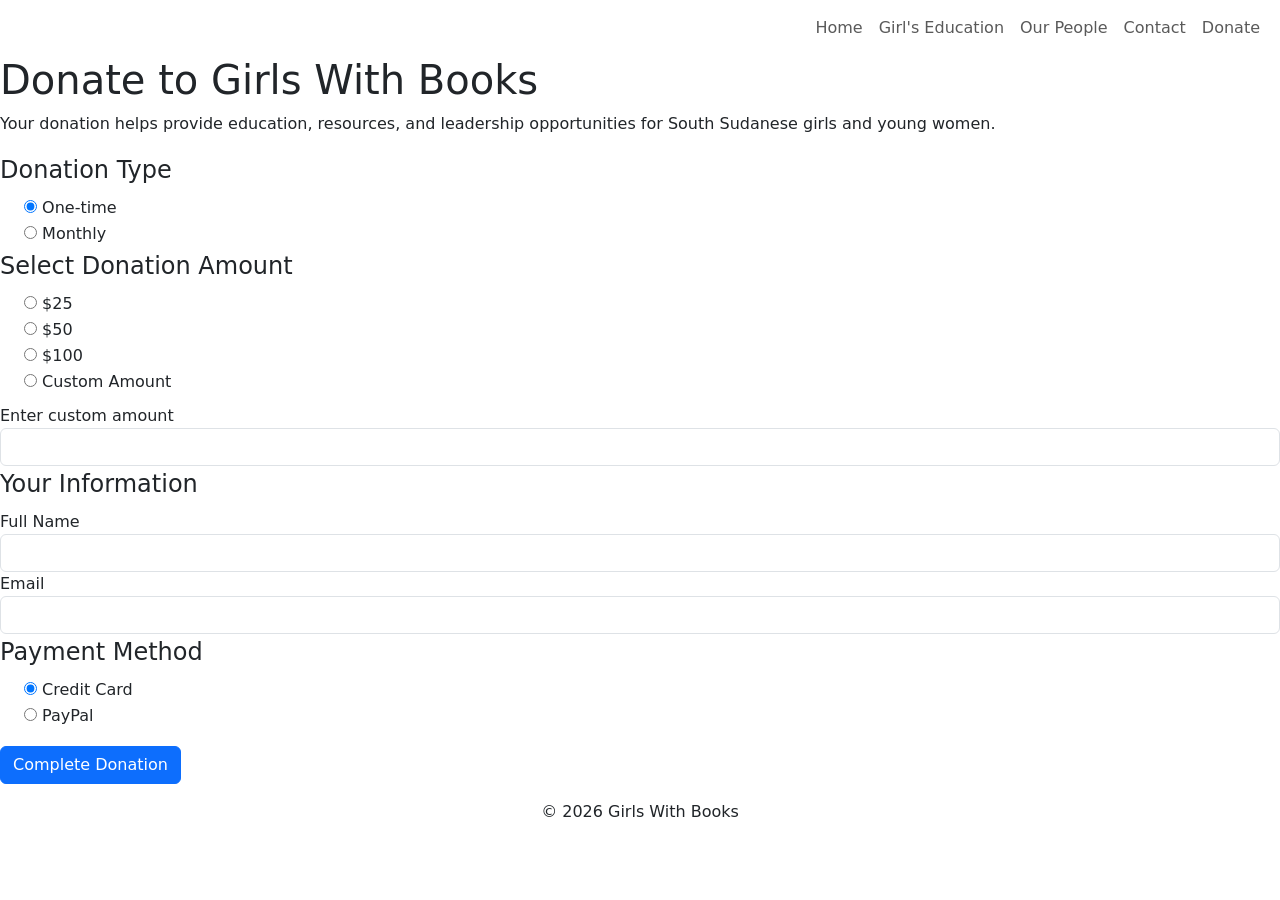
==== final-project/pages/donate.html @ 2bdb4210 "initial site construction" ====
<!DOCTYPE html>
<html lang="en">
<head>
  <meta charset="UTF-8">
  <title>Donate | Girls With Books</title>
  <meta name="viewport" content="width=device-width, initial-scale=1">
  <link rel="stylesheet" href="styles.css">
  <link href="https://cdn.jsdelivr.net/npm/bootstrap@5.3.0/dist/css/bootstrap.min.css" rel="stylesheet">
</head>

<body>

<a href="#main-content" class="visually-hidden-focusable">Skip to main content</a>

<!-- NAV -->
<nav class="navbar navbar-expand-lg">
  <div class="container-fluid">
    <a class="navbar-brand text-white" href="home.html">Girls With Books</a>

    <button class="navbar-toggler" type="button" data-bs-toggle="collapse" data-bs-target="#navMenu">
      <span class="navbar-toggler-icon"></span>
    </button>

    <div id="navMenu" class="collapse navbar-collapse">
      <ul class="navbar-nav ms-auto">
        <li class="nav-item"><a class="nav-link" href="home.html" aria-current="page">Home</a></li>
        <li class="nav-item"><a class="nav-link" href="education.html">Girl's Education</a></li>
        <li class="nav-item"><a class="nav-link" href="our-people.html">Our People</a></li>
        <li class="nav-item"><a class="nav-link" href="contact-us.html">Contact</a></li>
        <li class="nav-item"><a class="nav-link" href="donate.html">Donate</a></li>        
      </ul>
    </div>
  </div>
</nav>

<main id="main-content">

<h1>Donate to Girls With Books</h1>

<p>
  Your donation helps provide education, resources, and leadership opportunities
  for South Sudanese girls and young women.
</p>

<form>

  <fieldset>
    <legend>Donation Type</legend>

    <div class="form-check">
      <input type="radio" name="frequency" id="oneTime" checked>
      <label for="oneTime">One-time</label>
    </div>

    <div class="form-check">
      <input type="radio" name="frequency" id="monthly">
      <label for="monthly">Monthly</label>
    </div>
  </fieldset>

  <fieldset>
    <legend>Select Donation Amount</legend>

    <div class="form-check">
      <input type="radio" name="amount" id="amt25" value="25">
      <label for="amt25">$25</label>
    </div>

    <div class="form-check">
      <input type="radio" name="amount" id="amt50" value="50">
      <label for="amt50">$50</label>
    </div>

    <div class="form-check">
      <input type="radio" name="amount" id="amt100" value="100">
      <label for="amt100">$100</label>
    </div>

    <div class="form-check">
      <input type="radio" name="amount" id="custom">
      <label for="custom">Custom Amount</label>
    </div>

    <label for="customInput" class="mt-2">Enter custom amount</label>
    <input id="customInput" type="number" class="form-control">
  </fieldset>

  <fieldset>
    <legend>Your Information</legend>

    <label for="name">Full Name</label>
    <input id="name" type="text" class="form-control" required>

    <label for="email">Email</label>
    <input id="email" type="email" class="form-control" required>
  </fieldset>

  <fieldset>
    <legend>Payment Method</legend>

    <div class="form-check">
      <input type="radio" name="payment" id="card" checked>
      <label for="card">Credit Card</label>
    </div>

    <div class="form-check">
      <input type="radio" name="payment" id="paypal">
      <label for="paypal">PayPal</label>
    </div>
  </fieldset>

  <button class="btn btn-primary mt-3">Complete Donation</button>

</form>

</main>

<footer class="text-center p-3">
  <p>&copy; 2026 Girls With Books</p>
</footer>

</body>
</html>
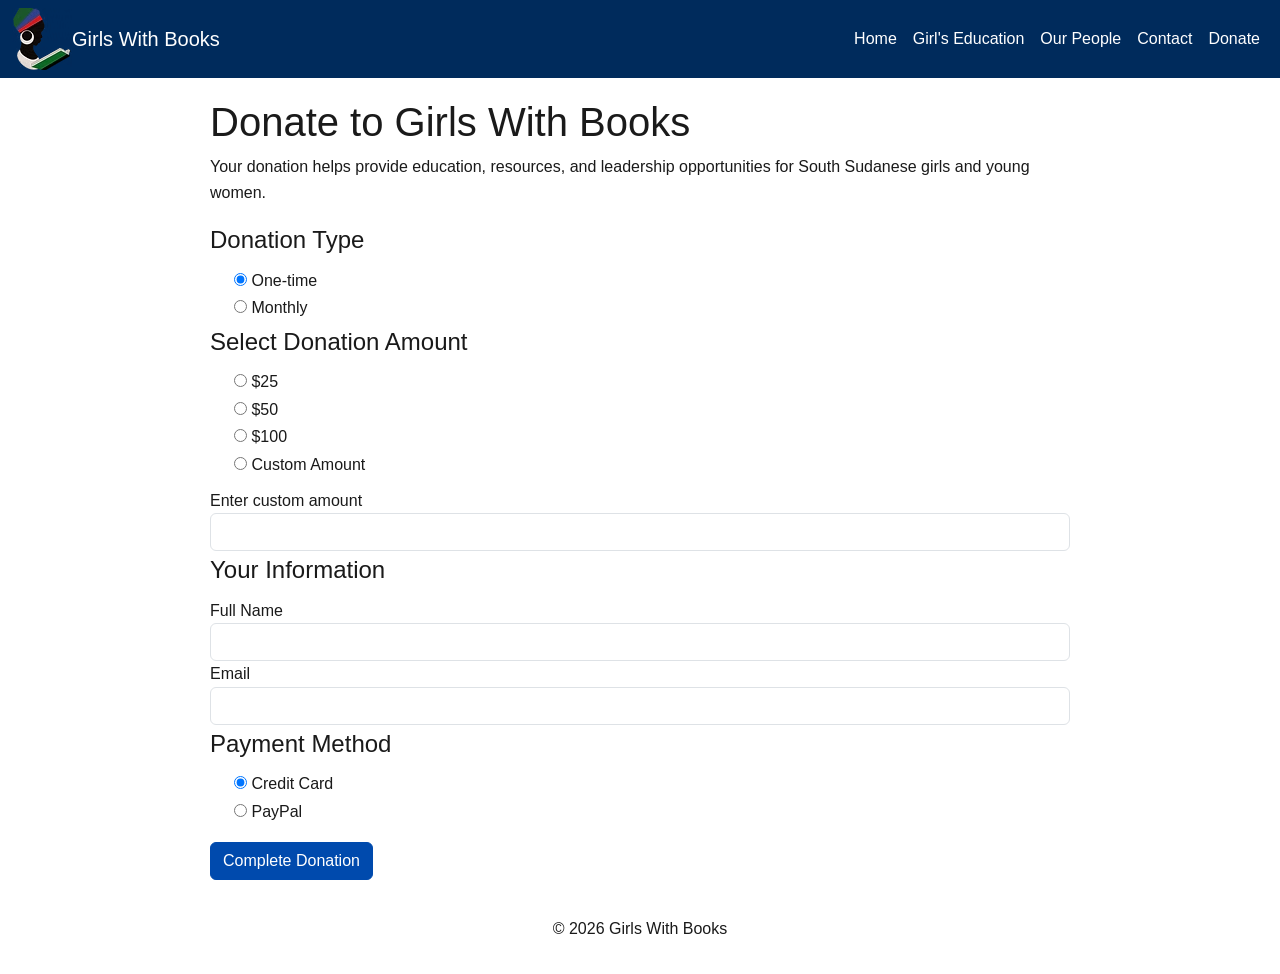
==== commit 55840136: "styling edits" ====
--- a/final-project/pages/donate.html
+++ b/final-project/pages/donate.html
@@ -4,8 +4,8 @@
   <meta charset="UTF-8">
   <title>Donate | Girls With Books</title>
   <meta name="viewport" content="width=device-width, initial-scale=1">
-  <link rel="stylesheet" href="styles.css">
   <link href="https://cdn.jsdelivr.net/npm/bootstrap@5.3.0/dist/css/bootstrap.min.css" rel="stylesheet">
+    <link rel="stylesheet" href="../styles/styles.css">
 </head>
 
 <body>
@@ -15,7 +15,8 @@
 <!-- NAV -->
 <nav class="navbar navbar-expand-lg">
   <div class="container-fluid">
-    <a class="navbar-brand text-white" href="home.html">Girls With Books</a>
+    <img src="../assets/girls-with-books-logo.avif" alt="Girls With Books Logo">
+    <a class="navbar-brand text-black" href="home.html">Girls With Books</a>
 
     <button class="navbar-toggler" type="button" data-bs-toggle="collapse" data-bs-target="#navMenu">
       <span class="navbar-toggler-icon"></span>
--- a/final-project/styles/styles.css
+++ b/final-project/styles/styles.css
@@ -0,0 +1,90 @@
+/* Improve contrast */
+body {
+  font-family: Arial, sans-serif;
+  background-color: #ffffff;
+  color: #1a1a1a;
+  line-height: 1.6;
+}
+
+/* Accessible links */
+a {
+  color: #004aad;
+}
+
+a:focus, button:focus, input:focus {
+  outline: 3px solid #ffbf47;
+  outline-offset: 2px;
+}
+
+/* Navbar contrast */
+.navbar {
+  background-color: #002b5c;
+}
+
+.navbar a {
+  color: #ffffff !important;
+}
+
+.navbar a:hover {
+  text-decoration: underline;
+}
+
+/* Buttons */
+.btn-primary {
+  background-color: #004aad;
+  border-color: #004aad;
+}
+
+.btn-primary:hover {
+  background-color: #003080;
+}
+
+/* Form spacing */
+.form-group {
+  margin-bottom: 1rem;
+}
+
+/* Improve readability */
+main {
+  max-width: 900px;
+  margin: auto;
+  padding: 20px;
+}
+
+.hero {
+  background: url("../assets/gwb-background.avif") no-repeat center center/cover;
+  position: relative;
+  padding: 60px 20px;
+}
+
+.hero::before {
+  content: "";
+  position: absolute;
+  inset: 0;
+  background: rgba(255,255,255,0.85); /* contrast fix */
+}
+
+.hero-content {
+  position: relative;
+  max-width: 1100px;
+  margin: auto;
+}
+
+/* Announcement banner */
+.announcement {
+  text-align: center;
+  font-weight: bold;
+  margin-bottom: 20px;
+}
+
+/* Two column layout */
+.content-grid {
+  display: grid;
+  grid-template-columns: 2fr 1fr;
+  gap: 30px;
+}
+
+.content-grid img {
+  width: 100%;
+  border: 3px solid #333;
+}
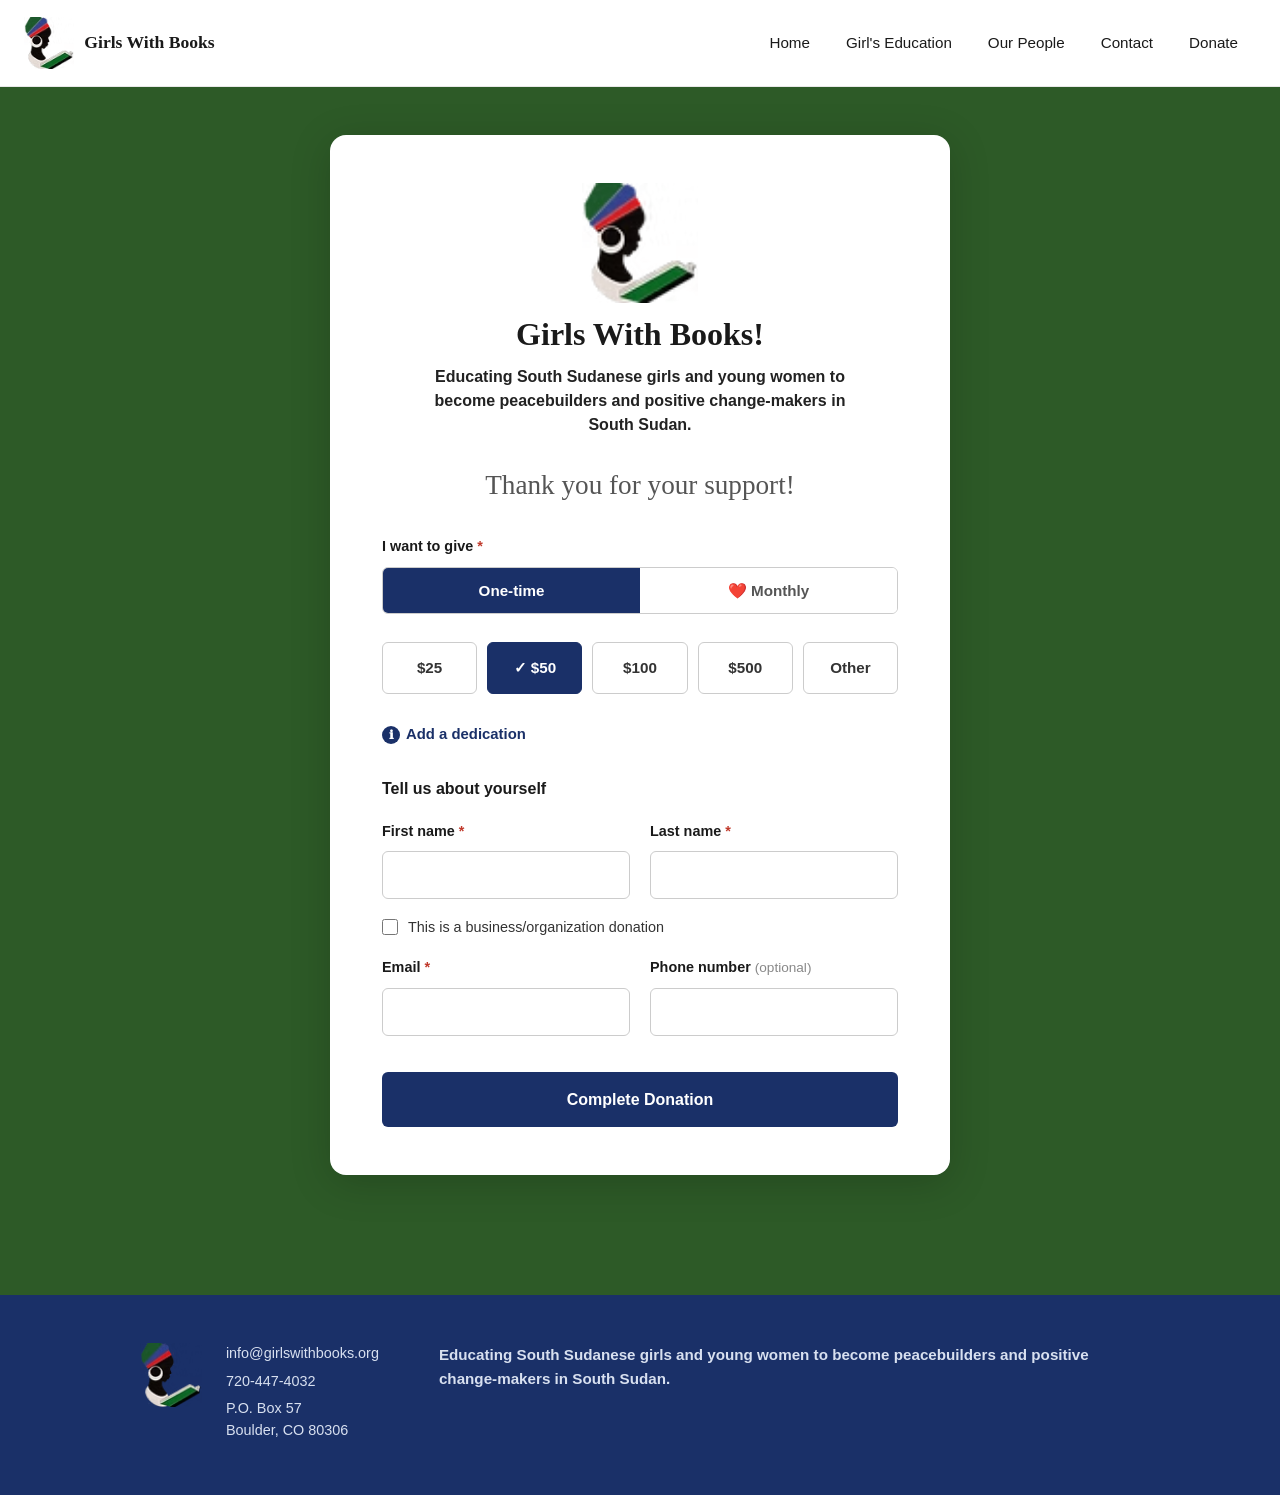
==== commit 1f8f2aea: "more style edits" ====
--- a/final-project/pages/donate.html
+++ b/final-project/pages/donate.html
@@ -5,23 +5,23 @@
   <title>Donate | Girls With Books</title>
   <meta name="viewport" content="width=device-width, initial-scale=1">
   <link href="https://cdn.jsdelivr.net/npm/bootstrap@5.3.0/dist/css/bootstrap.min.css" rel="stylesheet">
-    <link rel="stylesheet" href="../styles/styles.css">
+  <link rel="stylesheet" href="../styles/styles.css">
 </head>
 
-<body>
+<body class="donate-page">
 
 <a href="#main-content" class="visually-hidden-focusable">Skip to main content</a>
 
 <!-- NAV -->
 <nav class="navbar navbar-expand-lg">
-  <div class="container-fluid">
-    <img src="../assets/girls-with-books-logo.avif" alt="Girls With Books Logo">
-    <a class="navbar-brand text-black" href="home.html">Girls With Books</a>
-
-    <button class="navbar-toggler" type="button" data-bs-toggle="collapse" data-bs-target="#navMenu">
+  <div class="container-fluid px-4">
+    <a class="navbar-brand" href="home.html">
+      <img src="../assets/girls-with-books-logo.avif" alt="Girls With Books Logo">
+      Girls With Books
+    </a>
+    <button class="navbar-toggler" type="button" data-bs-toggle="collapse" data-bs-target="#navMenu" aria-label="Toggle navigation">
       <span class="navbar-toggler-icon"></span>
     </button>
-
     <div id="navMenu" class="collapse navbar-collapse">
       <ul class="navbar-nav ms-auto">
         <li class="nav-item"><a class="nav-link" href="home.html" aria-current="page">Home</a></li>
@@ -34,91 +34,134 @@
   </div>
 </nav>
 
-<main id="main-content">
+<!-- DONATE CARD -->
+<main id="main-content" class="donate-main">
+  <div class="donate-card">
 
-<h1>Donate to Girls With Books</h1>
-
-<p>
-  Your donation helps provide education, resources, and leadership opportunities
-  for South Sudanese girls and young women.
-</p>
-
-<form>
-
-  <fieldset>
-    <legend>Donation Type</legend>
-
-    <div class="form-check">
-      <input type="radio" name="frequency" id="oneTime" checked>
-      <label for="oneTime">One-time</label>
+    <!-- Logo + org name -->
+    <div class="donate-header">
+      <img src="../assets/girls-with-books-logo.avif" alt="Girls With Books Logo" class="donate-logo">
+      <h1 class="donate-org-name">Girls With Books!</h1>
+      <p class="donate-tagline">Educating South Sudanese girls and young women to become peacebuilders and positive change-makers in South Sudan.</p>
     </div>
 
-    <div class="form-check">
-      <input type="radio" name="frequency" id="monthly">
-      <label for="monthly">Monthly</label>
-    </div>
-  </fieldset>
+    <h2 class="donate-thank-you">Thank you for your support!</h2>
 
-  <fieldset>
-    <legend>Select Donation Amount</legend>
+    <form id="donateForm">
 
-    <div class="form-check">
-      <input type="radio" name="amount" id="amt25" value="25">
-      <label for="amt25">$25</label>
-    </div>
+      <!-- Frequency toggle -->
+      <div class="donate-field-group">
+        <label class="donate-label">I want to give <span class="required">*</span></label>
+        <div class="frequency-toggle" role="group" aria-label="Donation frequency">
+          <button type="button" class="freq-btn active" id="btnOneTime" onclick="setFrequency('oneTime')">One-time</button>
+          <button type="button" class="freq-btn" id="btnMonthly" onclick="setFrequency('monthly')">
+            <span aria-hidden="true">❤️</span> Monthly
+          </button>
+        </div>
+        <input type="hidden" name="frequency" id="frequencyInput" value="oneTime">
+      </div>
 
-    <div class="form-check">
-      <input type="radio" name="amount" id="amt50" value="50">
-      <label for="amt50">$50</label>
-    </div>
+      <!-- Amount buttons -->
+      <div class="donate-field-group">
+        <div class="amount-grid" role="group" aria-label="Select donation amount">
+          <button type="button" class="amount-btn" onclick="setAmount(25)">$25</button>
+          <button type="button" class="amount-btn active" onclick="setAmount(50)">✓ $50</button>
+          <button type="button" class="amount-btn" onclick="setAmount(100)">$100</button>
+          <button type="button" class="amount-btn" onclick="setAmount(500)">$500</button>
+          <button type="button" class="amount-btn" onclick="setAmount('other')">Other</button>
+        </div>
+        <input type="hidden" name="amount" id="amountInput" value="50">
+        <div id="customAmountWrap" class="custom-amount-wrap" hidden>
+          <label for="customAmount" class="donate-label mt-3">Enter amount ($)</label>
+          <input type="number" id="customAmount" name="customAmount" class="donate-input" min="1" placeholder="0.00">
+        </div>
+      </div>
 
-    <div class="form-check">
-      <input type="radio" name="amount" id="amt100" value="100">
-      <label for="amt100">$100</label>
-    </div>
+      <!-- Dedication -->
+      <div class="donate-field-group">
+        <button type="button" class="dedication-link" onclick="toggleDedication()">
+          <span class="dedication-icon">ℹ</span> Add a dedication
+        </button>
+        <div id="dedicationWrap" hidden>
+          <label for="dedication" class="donate-label mt-3">Dedication message</label>
+          <textarea id="dedication" name="dedication" class="donate-input" rows="3" placeholder="In honor of..."></textarea>
+        </div>
+      </div>
 
-    <div class="form-check">
-      <input type="radio" name="amount" id="custom">
-      <label for="custom">Custom Amount</label>
-    </div>
+      <!-- Personal info -->
+      <div class="donate-field-group">
+        <p class="donate-section-label">Tell us about yourself</p>
+        <div class="name-row">
+          <div class="donate-field">
+            <label for="firstName" class="donate-label">First name <span class="required">*</span></label>
+            <input type="text" id="firstName" name="firstName" class="donate-input" required>
+          </div>
+          <div class="donate-field">
+            <label for="lastName" class="donate-label">Last name <span class="required">*</span></label>
+            <input type="text" id="lastName" name="lastName" class="donate-input" required>
+          </div>
+        </div>
 
-    <label for="customInput" class="mt-2">Enter custom amount</label>
-    <input id="customInput" type="number" class="form-control">
-  </fieldset>
+        <div class="donate-check">
+          <input type="checkbox" id="isBusiness" name="isBusiness">
+          <label for="isBusiness">This is a business/organization donation</label>
+        </div>
 
-  <fieldset>
-    <legend>Your Information</legend>
+        <div class="name-row">
+          <div class="donate-field">
+            <label for="email" class="donate-label">Email <span class="required">*</span></label>
+            <input type="email" id="email" name="email" class="donate-input" required>
+          </div>
+          <div class="donate-field">
+            <label for="phone" class="donate-label">Phone number <span class="optional">(optional)</span></label>
+            <input type="tel" id="phone" name="phone" class="donate-input">
+          </div>
+        </div>
+      </div>
 
-    <label for="name">Full Name</label>
-    <input id="name" type="text" class="form-control" required>
+      <button type="submit" class="donate-submit">Complete Donation</button>
 
-    <label for="email">Email</label>
-    <input id="email" type="email" class="form-control" required>
-  </fieldset>
-
-  <fieldset>
-    <legend>Payment Method</legend>
-
-    <div class="form-check">
-      <input type="radio" name="payment" id="card" checked>
-      <label for="card">Credit Card</label>
-    </div>
-
-    <div class="form-check">
-      <input type="radio" name="payment" id="paypal">
-      <label for="paypal">PayPal</label>
-    </div>
-  </fieldset>
-
-  <button class="btn btn-primary mt-3">Complete Donation</button>
-
-</form>
-
+    </form>
+  </div>
 </main>
 
-<footer class="text-center p-3">
-  <p>&copy; 2026 Girls With Books</p>
+<!-- FOOTER -->
+<footer class="site-footer">
+  <div class="footer-inner">
+    <div class="footer-left">
+      <img src="../assets/girls-with-books-logo.avif" alt="Girls With Books Logo" class="footer-logo">
+      <div class="footer-contact">
+        <p>info@girlswithbooks.org</p>
+        <p>720-447-4032</p>
+        <p>P.O. Box 57<br>Boulder, CO 80306</p>
+      </div>
+    </div>
+    <div class="footer-right">
+      <p>Educating South Sudanese girls and young women to become peacebuilders and positive change-makers in South Sudan.</p>
+    </div>
+  </div>
 </footer>
 
+<script src="https://cdn.jsdelivr.net/npm/bootstrap@5.3.0/dist/js/bootstrap.bundle.min.js"></script>
+<script>
+  function setFrequency(val) {
+    document.getElementById('frequencyInput').value = val;
+    document.getElementById('btnOneTime').classList.toggle('active', val === 'oneTime');
+    document.getElementById('btnMonthly').classList.toggle('active', val === 'monthly');
+  }
+
+  function setAmount(val) {
+    document.getElementById('amountInput').value = val;
+    document.querySelectorAll('.amount-btn').forEach(btn => btn.classList.remove('active'));
+    event.target.classList.add('active');
+    const customWrap = document.getElementById('customAmountWrap');
+    customWrap.hidden = (val !== 'other');
+  }
+
+  function toggleDedication() {
+    const wrap = document.getElementById('dedicationWrap');
+    wrap.hidden = !wrap.hidden;
+  }
+</script>
 </body>
 </html>
--- a/final-project/styles/styles.css
+++ b/final-project/styles/styles.css
@@ -1,90 +1,536 @@
-/* Improve contrast */
+/* ── BASE ── */
 body {
-  font-family: Arial, sans-serif;
+  font-family: Georgia, 'Times New Roman', serif;
   background-color: #ffffff;
   color: #1a1a1a;
-  line-height: 1.6;
-}
-
-/* Accessible links */
+  line-height: 1.7;
+  margin: 0;
+  padding: 0;
+}
+
 a {
-  color: #004aad;
-}
-
-a:focus, button:focus, input:focus {
+  color: #1a3068;
+}
+
+a:focus,
+button:focus,
+input:focus {
   outline: 3px solid #ffbf47;
   outline-offset: 2px;
 }
 
-/* Navbar contrast */
+/* ── NAVBAR ── */
 .navbar {
-  background-color: #002b5c;
-}
-
-.navbar a {
-  color: #ffffff !important;
-}
-
-.navbar a:hover {
+  background-color: #ffffff;
+  border-bottom: 1px solid #e8e8e8;
+  padding: 12px 0;
+}
+
+.navbar-brand {
+  color: #1a1a1a !important;
+  font-family: Georgia, serif;
+  font-size: 1.1rem;
+  font-weight: bold;
+  display: flex;
+  align-items: center;
+  gap: 10px;
+}
+
+.navbar-brand img {
+  height: 52px;
+  width: auto;
+}
+
+.navbar .nav-link {
+  color: #1a1a1a !important;
+  font-family: Arial, sans-serif;
+  font-size: 0.95rem;
+  font-weight: 400;
+  padding: 6px 18px !important;
+}
+
+.navbar .nav-link:hover {
   text-decoration: underline;
 }
 
-/* Buttons */
-.btn-primary {
-  background-color: #004aad;
-  border-color: #004aad;
-}
-
-.btn-primary:hover {
-  background-color: #003080;
-}
-
-/* Form spacing */
-.form-group {
-  margin-bottom: 1rem;
-}
-
-/* Improve readability */
-main {
+/* ── HERO ── */
+.hero-wrap {
+  position: relative;
+  width: 100%;
+  line-height: 0;
+}
+
+.hero-img {
+  width: 100%;
+  height: 380px;
+  object-fit: cover;
+  object-position: center 30%;
+  display: block;
+}
+
+.hero-wave {
+  position: absolute;
+  bottom: 0;
+  left: 0;
+  width: 100%;
+  line-height: 0;
+}
+
+.hero-wave svg {
+  display: block;
+  width: 100%;
+}
+
+/* ── HEADING SECTION ── */
+.heading-section {
+  text-align: center;
+  padding: 60px 40px 20px;
   max-width: 900px;
-  margin: auto;
-  padding: 20px;
-}
-
-.hero {
-  background: url("../assets/gwb-background.avif") no-repeat center center/cover;
-  position: relative;
-  padding: 60px 20px;
-}
-
-.hero::before {
-  content: "";
-  position: absolute;
-  inset: 0;
-  background: rgba(255,255,255,0.85); /* contrast fix */
-}
-
-.hero-content {
-  position: relative;
-  max-width: 1100px;
-  margin: auto;
-}
-
-/* Announcement banner */
-.announcement {
+  margin: 0 auto;
+}
+
+.heading-section h1 {
+  font-family: Georgia, serif;
+  color: #1a3068;
+  font-size: clamp(1.6rem, 3.5vw, 2.4rem);
+  font-weight: bold;
+  line-height: 1.3;
+  margin-bottom: 32px;
+}
+
+.heading-section .subtitle {
+  font-family: Arial, sans-serif;
+  font-size: 1rem;
+  color: #333;
+  max-width: 620px;
+  margin: 0 auto;
+  line-height: 1.6;
+}
+
+/* ── ORG CARDS ── */
+.cards-section {
+  display: flex;
+  gap: 28px;
+  max-width: 900px;
+  margin: 48px auto;
+  padding: 0 40px;
+  flex-wrap: wrap;
+}
+
+.org-card {
+  flex: 1 1 340px;
+  background: #f0f0ec;
+  border-radius: 14px;
+  padding: 36px 32px;
   text-align: center;
+}
+
+.org-card h2 {
+  font-family: Georgia, serif;
+  color: #1a3068;
+  font-size: 1.2rem;
   font-weight: bold;
-  margin-bottom: 20px;
-}
-
-/* Two column layout */
-.content-grid {
+  margin-bottom: 16px;
+  line-height: 1.4;
+}
+
+.org-card p {
+  font-family: Arial, sans-serif;
+  font-size: 0.93rem;
+  color: #444;
+  line-height: 1.6;
+}
+
+/* ── CONTENT ROWS ── */
+.content-row {
   display: grid;
-  grid-template-columns: 2fr 1fr;
-  gap: 30px;
-}
-
-.content-grid img {
-  width: 100%;
-  border: 3px solid #333;
+  grid-template-columns: 1fr 1fr;
+  gap: 60px;
+  align-items: center;
+  max-width: 1000px;
+  margin: 0 auto 80px;
+  padding: 0 40px;
+}
+
+.content-row.reverse {
+  /* image on left, text on right */
+}
+
+/* On reverse rows, swap column order */
+.content-row.reverse .blob-wrap {
+  order: -1;
+}
+
+.text-block p {
+  font-family: Arial, sans-serif;
+  font-size: 0.95rem;
+  color: #333;
+  margin-bottom: 18px;
+  line-height: 1.7;
+}
+
+.text-block p:last-child {
+  margin-bottom: 0;
+}
+
+/* ── BLOB IMAGES ── */
+.blob-wrap {
+  display: flex;
+  justify-content: center;
+  align-items: center;
+}
+
+.blob-img {
+  width: 100%;
+  max-width: 340px;
+  aspect-ratio: 1 / 1;
+  object-fit: cover;
+}
+
+/* Right-side blob shape */
+.blob-right {
+  border-radius: 55% 45% 40% 60% / 50% 60% 40% 50%;
+}
+
+/* Left-side blob shape (Micklina portrait) */
+.blob-left {
+  border-radius: 45% 55% 60% 40% / 60% 40% 55% 45%;
+}
+
+/* ── FOOTER ── */
+.site-footer {
+  background-color: #1a3068;
+  color: #ffffff;
+  padding: 48px 40px;
+  margin-top: 60px;
+}
+
+.footer-inner {
+  max-width: 1000px;
+  margin: 0 auto;
+  display: flex;
+  gap: 60px;
+  align-items: flex-start;
+  flex-wrap: wrap;
+}
+
+.footer-left {
+  display: flex;
+  gap: 24px;
+  align-items: flex-start;
+}
+
+.footer-logo {
+  height: 64px;
+  width: auto;
+  flex-shrink: 0;
+}
+
+.footer-contact p {
+  font-family: Arial, sans-serif;
+  font-size: 0.9rem;
+  margin: 0 0 6px;
+  color: #d8e0f0;
+  line-height: 1.5;
+}
+
+.footer-right {
+  flex: 1;
+  display: flex;
+  align-items: center;
+  min-width: 220px;
+}
+
+.footer-right p {
+  font-family: Arial, sans-serif;
+  font-size: 0.95rem;
+  color: #d8e0f0;
+  line-height: 1.6;
+  font-weight: 600;
+}
+
+/* ── RESPONSIVE ── */
+@media (max-width: 768px) {
+  .content-row {
+    grid-template-columns: 1fr;
+    gap: 32px;
+  }
+
+  .content-row.reverse .blob-wrap {
+    order: 0;
+  }
+
+  .cards-section {
+    flex-direction: column;
+  }
+
+  .hero-img {
+    height: 240px;
+  }
+
+  .footer-inner {
+    flex-direction: column;
+    gap: 32px;
+  }
+
+  .heading-section {
+    padding: 40px 24px 16px;
+  }
+}
+
+/* ══════════════════════════════════════
+   DONATE PAGE
+══════════════════════════════════════ */
+
+.donate-page {
+  background-color: #2d5a27; /* dark green background */
+}
+
+.donate-main {
+  min-height: calc(100vh - 68px);
+  display: flex;
+  justify-content: center;
+  align-items: flex-start;
+  padding: 48px 20px 60px;
+}
+
+.donate-card {
+  background: #ffffff;
+  border-radius: 16px;
+  padding: 48px 52px;
+  max-width: 620px;
+  width: 100%;
+  box-shadow: 0 8px 40px rgba(0,0,0,0.18);
+}
+
+/* Header */
+.donate-header {
+  text-align: center;
+  margin-bottom: 32px;
+}
+
+.donate-logo {
+  height: 120px;
+  width: auto;
+  margin-bottom: 12px;
+}
+
+.donate-org-name {
+  font-family: Georgia, serif;
+  font-size: 2rem;
+  font-weight: bold;
+  color: #1a1a1a;
+  margin-bottom: 12px;
+}
+
+.donate-tagline {
+  font-family: Arial, sans-serif;
+  font-size: 1rem;
+  font-weight: 600;
+  color: #222;
+  line-height: 1.5;
+  max-width: 440px;
+  margin: 0 auto;
+}
+
+.donate-thank-you {
+  font-family: Georgia, serif;
+  font-size: 1.7rem;
+  color: #555;
+  font-weight: 400;
+  text-align: center;
+  margin-bottom: 32px;
+}
+
+/* Field groups */
+.donate-field-group {
+  margin-bottom: 28px;
+}
+
+.donate-label {
+  font-family: Arial, sans-serif;
+  font-size: 0.9rem;
+  font-weight: 700;
+  color: #1a1a1a;
+  display: block;
+  margin-bottom: 8px;
+}
+
+.donate-section-label {
+  font-family: Arial, sans-serif;
+  font-size: 1rem;
+  font-weight: 700;
+  color: #1a1a1a;
+  margin-bottom: 16px;
+}
+
+.required { color: #c0392b; }
+.optional { color: #888; font-weight: 400; font-size: 0.85rem; }
+
+/* Frequency toggle */
+.frequency-toggle {
+  display: flex;
+  border: 1.5px solid #ccc;
+  border-radius: 6px;
+  overflow: hidden;
+}
+
+.freq-btn {
+  flex: 1;
+  padding: 10px 16px;
+  border: none;
+  background: #fff;
+  font-family: Arial, sans-serif;
+  font-size: 0.95rem;
+  font-weight: 600;
+  cursor: pointer;
+  color: #555;
+  transition: background 0.15s, color 0.15s;
+}
+
+.freq-btn.active {
+  background: #1a3068;
+  color: #fff;
+}
+
+.freq-btn:not(.active):hover { background: #f0f0f0; }
+
+/* Amount grid */
+.amount-grid {
+  display: flex;
+  gap: 10px;
+  flex-wrap: wrap;
+}
+
+.amount-btn {
+  flex: 1 1 80px;
+  padding: 12px 8px;
+  border: 1.5px solid #ccc;
+  border-radius: 6px;
+  background: #fff;
+  font-family: Arial, sans-serif;
+  font-size: 0.95rem;
+  font-weight: 600;
+  cursor: pointer;
+  color: #333;
+  transition: border-color 0.15s, background 0.15s, color 0.15s;
+}
+
+.amount-btn.active {
+  background: #1a3068;
+  border-color: #1a3068;
+  color: #fff;
+}
+
+.amount-btn:not(.active):hover {
+  border-color: #1a3068;
+  color: #1a3068;
+}
+
+/* Custom amount */
+.custom-amount-wrap { margin-top: 12px; }
+
+/* Dedication */
+.dedication-link {
+  background: none;
+  border: none;
+  padding: 0;
+  font-family: Arial, sans-serif;
+  font-size: 0.93rem;
+  color: #1a3068;
+  cursor: pointer;
+  display: flex;
+  align-items: center;
+  gap: 6px;
+  font-weight: 600;
+}
+
+.dedication-icon {
+  display: inline-flex;
+  align-items: center;
+  justify-content: center;
+  width: 18px;
+  height: 18px;
+  border-radius: 50%;
+  background: #1a3068;
+  color: #fff;
+  font-size: 0.75rem;
+  font-weight: bold;
+  font-style: normal;
+}
+
+/* Name row */
+.name-row {
+  display: grid;
+  grid-template-columns: 1fr 1fr;
+  gap: 20px;
+  margin-bottom: 16px;
+}
+
+.donate-field { display: flex; flex-direction: column; }
+
+/* Inputs */
+.donate-input {
+  font-family: Arial, sans-serif;
+  font-size: 0.95rem;
+  border: 1.5px solid #ccc;
+  border-radius: 6px;
+  padding: 10px 12px;
+  width: 100%;
+  color: #1a1a1a;
+  background: #fff;
+  transition: border-color 0.15s;
+}
+
+.donate-input:focus {
+  outline: 3px solid #ffbf47;
+  outline-offset: 2px;
+  border-color: #1a3068;
+}
+
+textarea.donate-input { resize: vertical; }
+
+/* Checkbox */
+.donate-check {
+  display: flex;
+  align-items: center;
+  gap: 10px;
+  margin-bottom: 16px;
+  font-family: Arial, sans-serif;
+  font-size: 0.9rem;
+  color: #333;
+}
+
+.donate-check input[type="checkbox"] {
+  width: 16px;
+  height: 16px;
+  flex-shrink: 0;
+  accent-color: #1a3068;
+}
+
+/* Submit */
+.donate-submit {
+  width: 100%;
+  padding: 14px;
+  background: #1a3068;
+  color: #fff;
+  border: none;
+  border-radius: 6px;
+  font-family: Arial, sans-serif;
+  font-size: 1rem;
+  font-weight: 700;
+  cursor: pointer;
+  margin-top: 8px;
+  transition: background 0.2s;
+}
+
+.donate-submit:hover { background: #142450; }
+.donate-submit:focus { outline: 3px solid #ffbf47; outline-offset: 2px; }
+
+/* Donate page responsive */
+@media (max-width: 600px) {
+  .donate-card { padding: 32px 24px; }
+  .name-row { grid-template-columns: 1fr; }
+  .amount-grid { gap: 8px; }
+  .amount-btn { flex: 1 1 60px; }
 }
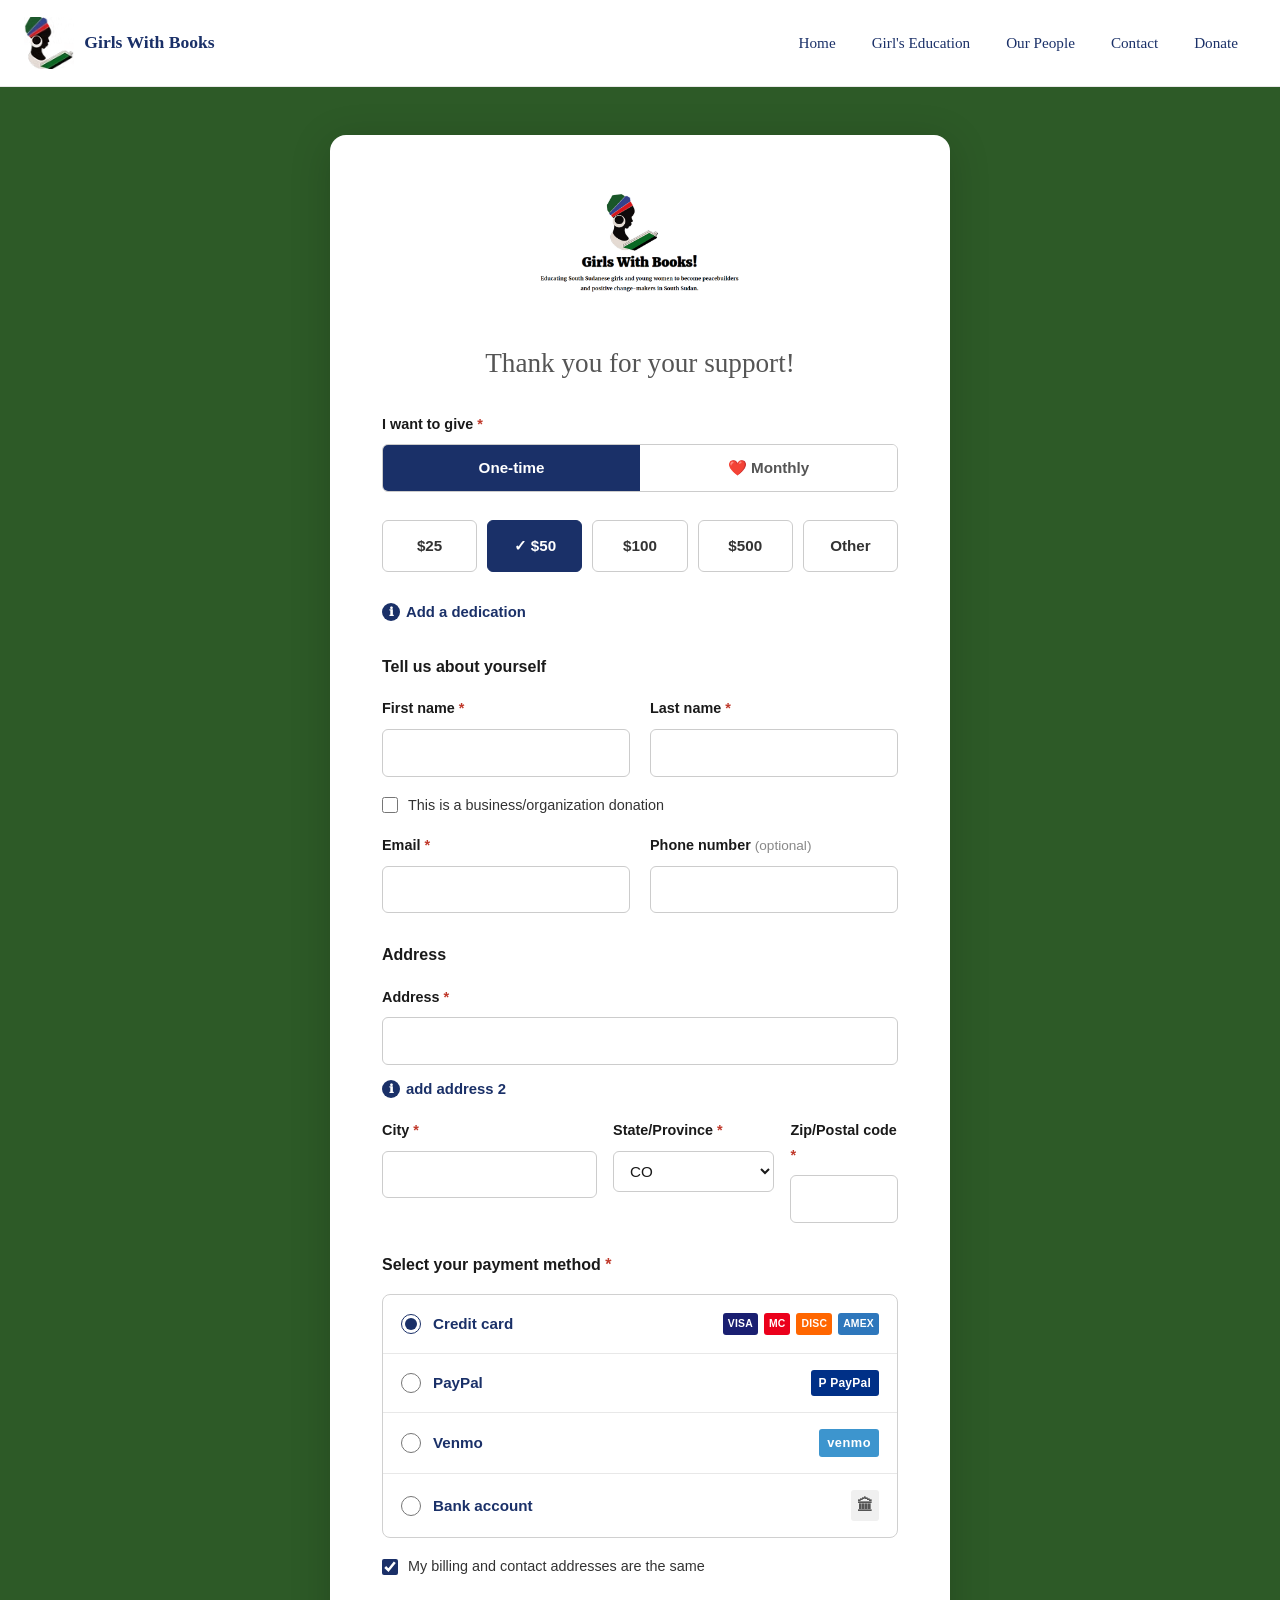
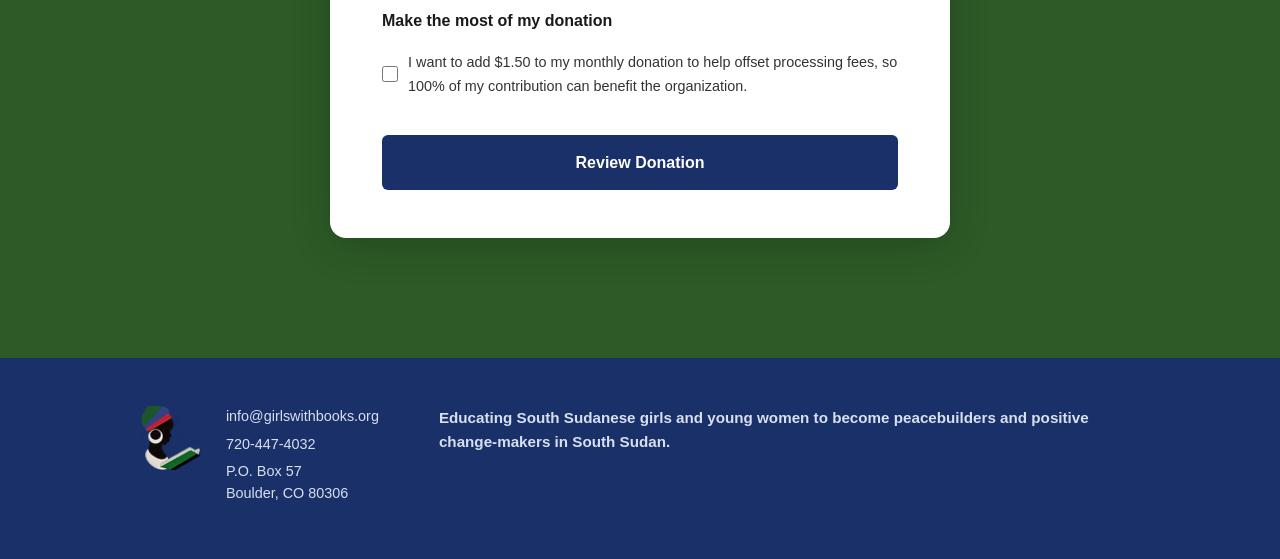
==== commit ac791a6f: "more style edits" ====
--- a/final-project/pages/donate.html
+++ b/final-project/pages/donate.html
@@ -40,9 +40,7 @@
 
     <!-- Logo + org name -->
     <div class="donate-header">
-      <img src="../assets/girls-with-books-logo.avif" alt="Girls With Books Logo" class="donate-logo">
-      <h1 class="donate-org-name">Girls With Books!</h1>
-      <p class="donate-tagline">Educating South Sudanese girls and young women to become peacebuilders and positive change-makers in South Sudan.</p>
+      <img src="../assets/girls-with-books.png" alt="Girls With Books Logo" class="donate-logo">
     </div>
 
     <h2 class="donate-thank-you">Thank you for your support!</h2>
@@ -61,14 +59,14 @@
         <input type="hidden" name="frequency" id="frequencyInput" value="oneTime">
       </div>
 
-      <!-- Amount buttons -->
-      <div class="donate-field-group">
-        <div class="amount-grid" role="group" aria-label="Select donation amount">
-          <button type="button" class="amount-btn" onclick="setAmount(25)">$25</button>
-          <button type="button" class="amount-btn active" onclick="setAmount(50)">✓ $50</button>
-          <button type="button" class="amount-btn" onclick="setAmount(100)">$100</button>
-          <button type="button" class="amount-btn" onclick="setAmount(500)">$500</button>
-          <button type="button" class="amount-btn" onclick="setAmount('other')">Other</button>
+      <!-- Amount buttons — roving tabindex + arrow key nav -->
+      <div class="donate-field-group">
+        <div class="amount-grid" role="radiogroup" aria-label="Select donation amount" id="amountGroup">
+          <button type="button" class="amount-btn" role="radio" aria-checked="false" data-value="25"    tabindex="-1">$25</button>
+          <button type="button" class="amount-btn active" role="radio" aria-checked="true"  data-value="50"    tabindex="0">✓ $50</button>
+          <button type="button" class="amount-btn" role="radio" aria-checked="false" data-value="100"   tabindex="-1">$100</button>
+          <button type="button" class="amount-btn" role="radio" aria-checked="false" data-value="500"   tabindex="-1">$500</button>
+          <button type="button" class="amount-btn" role="radio" aria-checked="false" data-value="other" tabindex="-1">Other</button>
         </div>
         <input type="hidden" name="amount" id="amountInput" value="50">
         <div id="customAmountWrap" class="custom-amount-wrap" hidden>
@@ -79,8 +77,8 @@
 
       <!-- Dedication -->
       <div class="donate-field-group">
-        <button type="button" class="dedication-link" onclick="toggleDedication()">
-          <span class="dedication-icon">ℹ</span> Add a dedication
+        <button type="button" class="dedication-link" onclick="toggleDedication()" aria-expanded="false" id="dedicationToggle">
+          <span class="dedication-icon" aria-hidden="true">ℹ</span> Add a dedication
         </button>
         <div id="dedicationWrap" hidden>
           <label for="dedication" class="donate-label mt-3">Dedication message</label>
@@ -94,32 +92,135 @@
         <div class="name-row">
           <div class="donate-field">
             <label for="firstName" class="donate-label">First name <span class="required">*</span></label>
-            <input type="text" id="firstName" name="firstName" class="donate-input" required>
+            <input type="text" id="firstName" name="firstName" class="donate-input" required autocomplete="given-name">
           </div>
           <div class="donate-field">
             <label for="lastName" class="donate-label">Last name <span class="required">*</span></label>
-            <input type="text" id="lastName" name="lastName" class="donate-input" required>
-          </div>
-        </div>
-
+            <input type="text" id="lastName" name="lastName" class="donate-input" required autocomplete="family-name">
+          </div>
+        </div>
         <div class="donate-check">
           <input type="checkbox" id="isBusiness" name="isBusiness">
           <label for="isBusiness">This is a business/organization donation</label>
         </div>
-
         <div class="name-row">
           <div class="donate-field">
             <label for="email" class="donate-label">Email <span class="required">*</span></label>
-            <input type="email" id="email" name="email" class="donate-input" required>
+            <input type="email" id="email" name="email" class="donate-input" required autocomplete="email">
           </div>
           <div class="donate-field">
             <label for="phone" class="donate-label">Phone number <span class="optional">(optional)</span></label>
-            <input type="tel" id="phone" name="phone" class="donate-input">
-          </div>
-        </div>
-      </div>
-
-      <button type="submit" class="donate-submit">Complete Donation</button>
+            <input type="tel" id="phone" name="phone" class="donate-input" autocomplete="tel">
+          </div>
+        </div>
+      </div>
+
+      <!-- Address -->
+      <div class="donate-field-group">
+        <p class="donate-section-label">Address</p>
+
+        <div class="donate-field" style="margin-bottom:12px;">
+          <label for="address1" class="donate-label">Address <span class="required">*</span></label>
+          <input type="text" id="address1" name="address1" class="donate-input" required autocomplete="address-line1">
+        </div>
+
+        <button type="button" class="dedication-link" onclick="toggleAddress2()" aria-expanded="false" id="address2Toggle">
+          <span class="dedication-icon" aria-hidden="true">ℹ</span> add address 2
+        </button>
+        <div id="address2Wrap" hidden style="margin-top:8px; margin-bottom:4px;">
+          <label for="address2" class="donate-label">Address 2</label>
+          <input type="text" id="address2" name="address2" class="donate-input" autocomplete="address-line2">
+        </div>
+
+        <div class="address-row">
+          <div class="donate-field">
+            <label for="city" class="donate-label">City <span class="required">*</span></label>
+            <input type="text" id="city" name="city" class="donate-input" required autocomplete="address-level2">
+          </div>
+          <div class="donate-field">
+            <label for="state" class="donate-label">State/Province <span class="required">*</span></label>
+            <select id="state" name="state" class="donate-input donate-select" required autocomplete="address-level1">
+              <option value="">Select a state</option>
+              <option>AL</option><option>AK</option><option>AZ</option><option>AR</option>
+              <option>CA</option><option selected>CO</option><option>CT</option><option>DE</option>
+              <option>FL</option><option>GA</option><option>HI</option><option>ID</option>
+              <option>IL</option><option>IN</option><option>IA</option><option>KS</option>
+              <option>KY</option><option>LA</option><option>ME</option><option>MD</option>
+              <option>MA</option><option>MI</option><option>MN</option><option>MS</option>
+              <option>MO</option><option>MT</option><option>NE</option><option>NV</option>
+              <option>NH</option><option>NJ</option><option>NM</option><option>NY</option>
+              <option>NC</option><option>ND</option><option>OH</option><option>OK</option>
+              <option>OR</option><option>PA</option><option>RI</option><option>SC</option>
+              <option>SD</option><option>TN</option><option>TX</option><option>UT</option>
+              <option>VT</option><option>VA</option><option>WA</option><option>WV</option>
+              <option>WI</option><option>WY</option>
+            </select>
+          </div>
+          <div class="donate-field">
+            <label for="zip" class="donate-label">Zip/Postal code <span class="required">*</span></label>
+            <input type="text" id="zip" name="zip" class="donate-input" required autocomplete="postal-code">
+          </div>
+        </div>
+      </div>
+
+      <!-- Payment method -->
+      <div class="donate-field-group">
+        <p class="donate-section-label">Select your payment method <span class="required">*</span></p>
+        <div class="payment-options" role="radiogroup" aria-label="Payment method">
+
+          <label class="payment-option">
+            <input type="radio" name="payment" value="credit" checked>
+            <span class="payment-label">Credit card</span>
+            <span class="payment-logos">
+              <span class="pay-badge visa">VISA</span>
+              <span class="pay-badge mc">MC</span>
+              <span class="pay-badge discover">DISC</span>
+              <span class="pay-badge amex">AMEX</span>
+            </span>
+          </label>
+
+          <label class="payment-option">
+            <input type="radio" name="payment" value="paypal">
+            <span class="payment-label">PayPal</span>
+            <span class="payment-logos">
+              <span class="pay-badge paypal">P PayPal</span>
+            </span>
+          </label>
+
+          <label class="payment-option">
+            <input type="radio" name="payment" value="venmo">
+            <span class="payment-label">Venmo</span>
+            <span class="payment-logos">
+              <span class="pay-badge venmo">venmo</span>
+            </span>
+          </label>
+
+          <label class="payment-option">
+            <input type="radio" name="payment" value="bank">
+            <span class="payment-label">Bank account</span>
+            <span class="payment-logos">
+              <span class="pay-badge bank">🏛</span>
+            </span>
+          </label>
+
+        </div>
+
+        <div class="donate-check" style="margin-top:16px;">
+          <input type="checkbox" id="sameAddress" name="sameAddress" checked>
+          <label for="sameAddress">My billing and contact addresses are the same</label>
+        </div>
+      </div>
+
+      <!-- Make the most -->
+      <div class="donate-field-group">
+        <p class="donate-section-label">Make the most of my donation</p>
+        <div class="donate-check">
+          <input type="checkbox" id="coverFees" name="coverFees">
+          <label for="coverFees">I want to add $1.50 to my monthly donation to help offset processing fees, so 100% of my contribution can benefit the organization.</label>
+        </div>
+      </div>
+
+      <button type="submit" class="donate-submit">Review Donation</button>
 
     </form>
   </div>
@@ -144,23 +245,71 @@
 
 <script src="https://cdn.jsdelivr.net/npm/bootstrap@5.3.0/dist/js/bootstrap.bundle.min.js"></script>
 <script>
+  /* ── Frequency toggle ── */
   function setFrequency(val) {
     document.getElementById('frequencyInput').value = val;
     document.getElementById('btnOneTime').classList.toggle('active', val === 'oneTime');
     document.getElementById('btnMonthly').classList.toggle('active', val === 'monthly');
   }
 
-  function setAmount(val) {
-    document.getElementById('amountInput').value = val;
-    document.querySelectorAll('.amount-btn').forEach(btn => btn.classList.remove('active'));
-    event.target.classList.add('active');
-    const customWrap = document.getElementById('customAmountWrap');
-    customWrap.hidden = (val !== 'other');
-  }
-
+  /* ── Amount buttons: roving tabindex + arrow key navigation ── */
+  const amountGroup = document.getElementById('amountGroup');
+  const amountBtns  = Array.from(amountGroup.querySelectorAll('.amount-btn'));
+
+  function getLabel(btn) {
+    const val = btn.dataset.value;
+    return val === 'other' ? 'Other' : '$' + val;
+  }
+
+  function selectAmount(btn) {
+    // Deselect all
+    amountBtns.forEach(b => {
+      b.classList.remove('active');
+      b.setAttribute('aria-checked', 'false');
+      b.setAttribute('tabindex', '-1');
+      b.textContent = getLabel(b);
+    });
+    // Select this one
+    btn.classList.add('active');
+    btn.setAttribute('aria-checked', 'true');
+    btn.setAttribute('tabindex', '0');
+    btn.textContent = '✓ ' + getLabel(btn);
+    btn.focus();
+
+    document.getElementById('amountInput').value = btn.dataset.value;
+    document.getElementById('customAmountWrap').hidden = btn.dataset.value !== 'other';
+  }
+
+  amountBtns.forEach((btn, i) => {
+    btn.addEventListener('click', () => selectAmount(btn));
+    btn.addEventListener('keydown', e => {
+      let target = null;
+      if (e.key === 'ArrowRight' || e.key === 'ArrowDown') {
+        target = amountBtns[(i + 1) % amountBtns.length];
+      } else if (e.key === 'ArrowLeft' || e.key === 'ArrowUp') {
+        target = amountBtns[(i - 1 + amountBtns.length) % amountBtns.length];
+      }
+      if (target) {
+        e.preventDefault();
+        selectAmount(target);
+      }
+    });
+  });
+
+  /* ── Dedication toggle ── */
   function toggleDedication() {
-    const wrap = document.getElementById('dedicationWrap');
-    wrap.hidden = !wrap.hidden;
+    const wrap   = document.getElementById('dedicationWrap');
+    const toggle = document.getElementById('dedicationToggle');
+    wrap.hidden  = !wrap.hidden;
+    toggle.setAttribute('aria-expanded', String(!wrap.hidden));
+  }
+
+  /* ── Address 2 toggle ── */
+  function toggleAddress2() {
+    const wrap   = document.getElementById('address2Wrap');
+    const toggle = document.getElementById('address2Toggle');
+    wrap.hidden  = !wrap.hidden;
+    toggle.setAttribute('aria-expanded', String(!wrap.hidden));
   }
 </script>
 </body>
--- a/final-project/styles/styles.css
+++ b/final-project/styles/styles.css
@@ -27,7 +27,7 @@
 }
 
 .navbar-brand {
-  color: #1a1a1a !important;
+  color: #1a3068 !important;
   font-family: Georgia, serif;
   font-size: 1.1rem;
   font-weight: bold;
@@ -42,8 +42,8 @@
 }
 
 .navbar .nav-link {
-  color: #1a1a1a !important;
-  font-family: Arial, sans-serif;
+  color: #1a3068 !important;
+  font-family: Georgia, serif;
   font-size: 0.95rem;
   font-weight: 400;
   padding: 6px 18px !important;
@@ -533,4 +533,86 @@
   .name-row { grid-template-columns: 1fr; }
   .amount-grid { gap: 8px; }
   .amount-btn { flex: 1 1 60px; }
+}
+
+/* ── Address row (3 cols) ── */
+.address-row {
+  display: grid;
+  grid-template-columns: 2fr 1.5fr 1fr;
+  gap: 16px;
+  margin-top: 16px;
+}
+
+/* ── Payment options ── */
+.payment-options {
+  border: 1.5px solid #d0d0d0;
+  border-radius: 8px;
+  overflow: hidden;
+}
+
+.payment-option {
+  display: flex;
+  align-items: center;
+  gap: 12px;
+  padding: 16px 18px;
+  border-bottom: 1px solid #e8e8e8;
+  cursor: pointer;
+  margin: 0;
+  transition: background 0.15s;
+}
+
+.payment-option:last-child { border-bottom: none; }
+.payment-option:hover { background: #f8f8f8; }
+
+.payment-option input[type="radio"] {
+  width: 20px;
+  height: 20px;
+  accent-color: #1a3068;
+  flex-shrink: 0;
+  margin: 0;
+}
+
+.payment-label {
+  font-family: Arial, sans-serif;
+  font-size: 0.95rem;
+  font-weight: 600;
+  color: #1a3068;
+  flex: 1;
+}
+
+.payment-logos {
+  display: flex;
+  align-items: center;
+  gap: 6px;
+}
+
+/* Card brand badges */
+.pay-badge {
+  font-family: Arial, sans-serif;
+  font-size: 0.65rem;
+  font-weight: 800;
+  padding: 2px 5px;
+  border-radius: 3px;
+  letter-spacing: 0.02em;
+}
+
+.pay-badge.visa     { background: #1a1f71; color: #fff; }
+.pay-badge.mc       { background: #eb001b; color: #fff; }
+.pay-badge.discover { background: #ff6600; color: #fff; }
+.pay-badge.amex     { background: #2e77bc; color: #fff; }
+.pay-badge.paypal   { background: #003087; color: #fff; font-size: 0.75rem; padding: 3px 8px; }
+.pay-badge.venmo    { background: #3d95ce; color: #fff; font-size: 0.8rem; padding: 3px 8px; letter-spacing: 0.04em; }
+.pay-badge.bank     { background: #f0f0f0; color: #555; font-size: 1rem; padding: 2px 6px; }
+
+/* Select input */
+.donate-select {
+  appearance: auto;
+  cursor: pointer;
+}
+
+/* Responsive additions */
+@media (max-width: 600px) {
+  .address-row {
+    grid-template-columns: 1fr;
+  }
 }
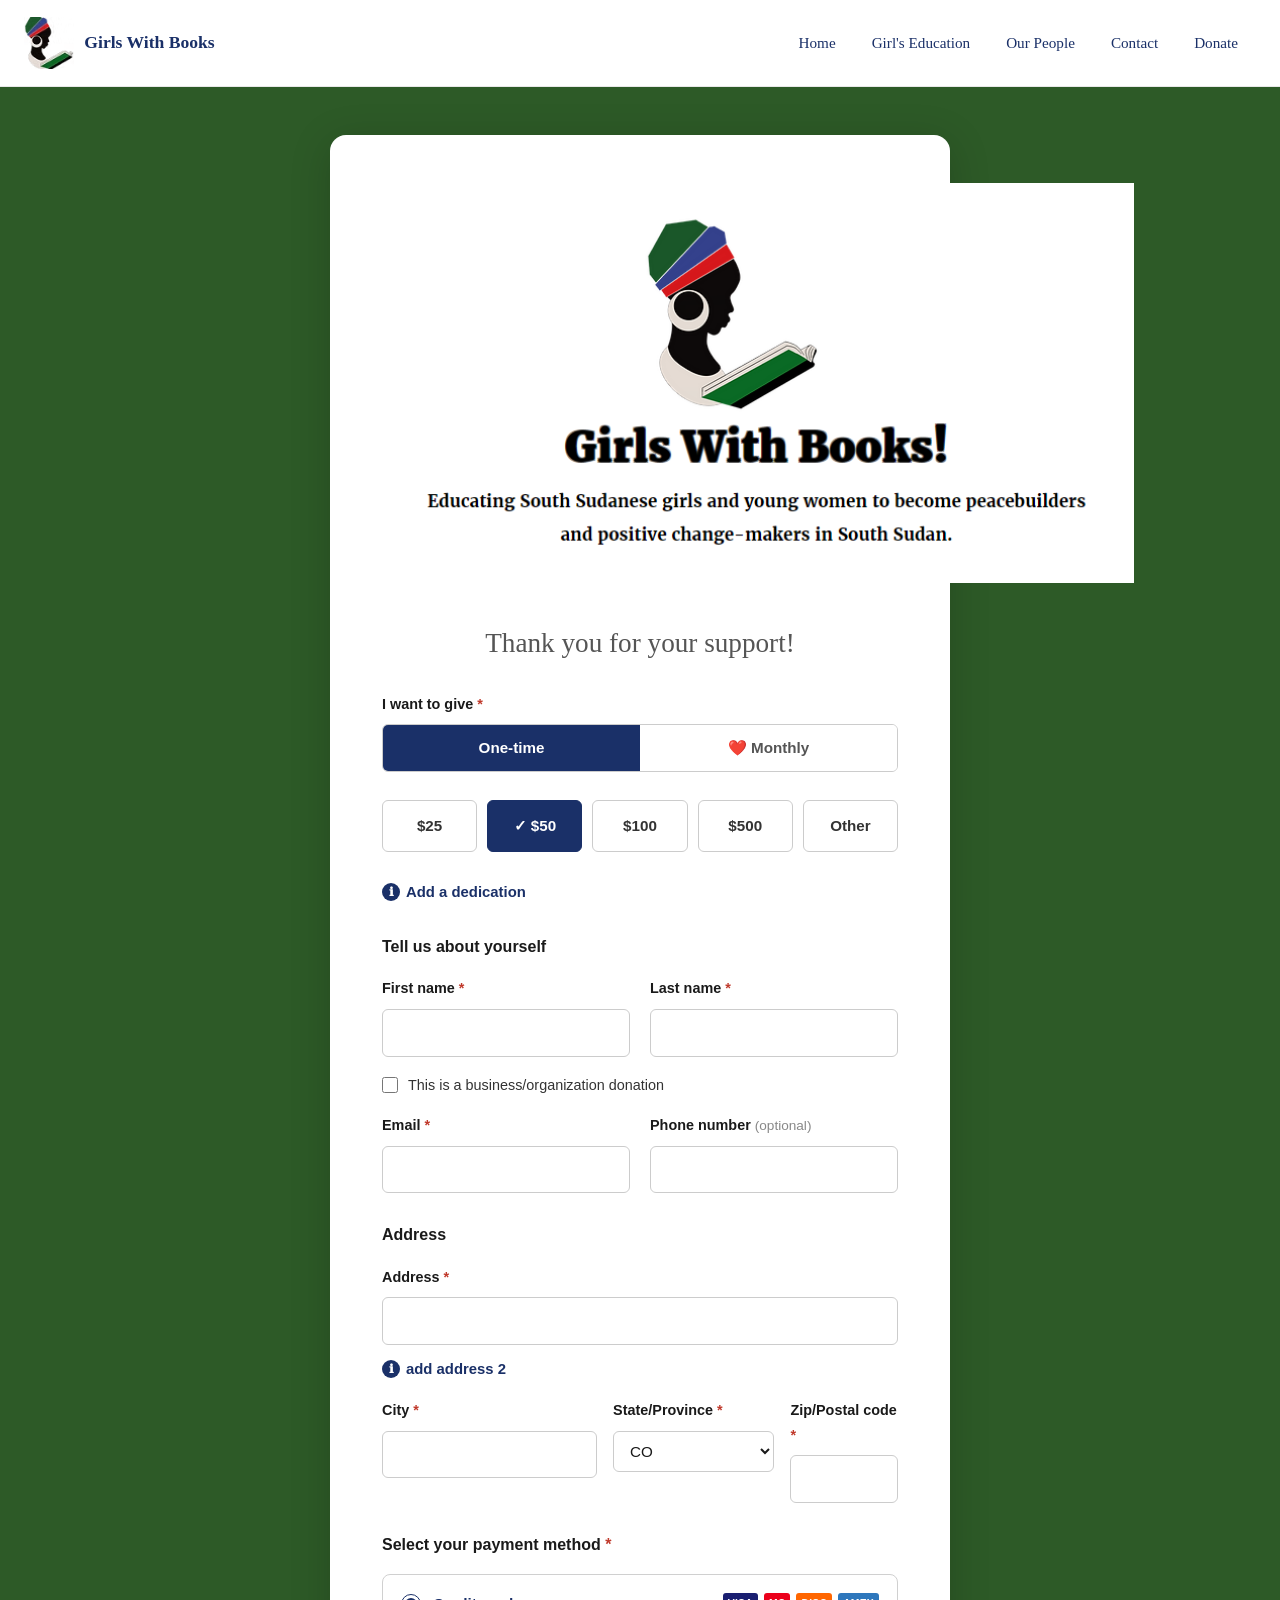
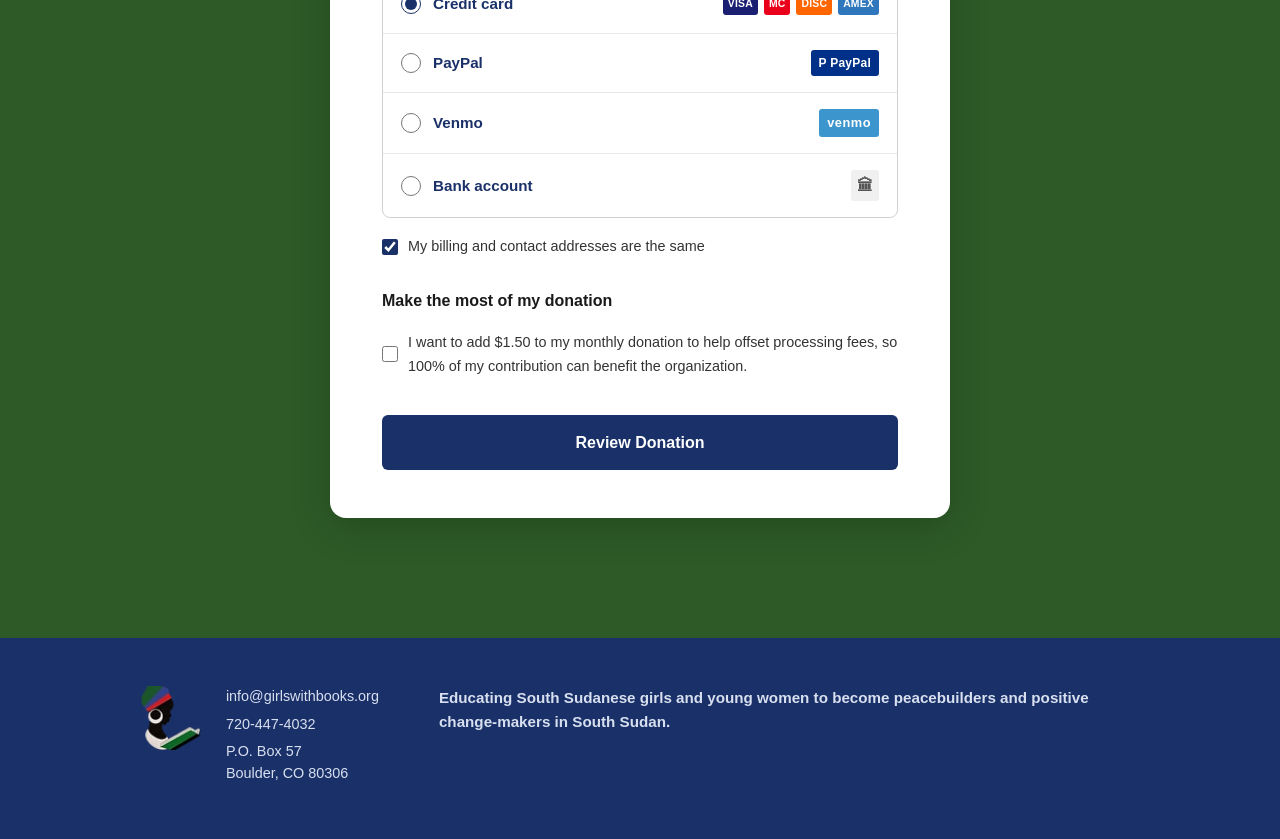
==== commit 3cf638b8: "more styles" ====
--- a/final-project/pages/donate.html
+++ b/final-project/pages/donate.html
@@ -311,6 +311,17 @@
     wrap.hidden  = !wrap.hidden;
     toggle.setAttribute('aria-expanded', String(!wrap.hidden));
   }
+
+  /* ── Enter key toggles checkboxes (prevents form submission) ── */
+  document.querySelectorAll('input[type="checkbox"]').forEach(cb => {
+    cb.addEventListener('keydown', e => {
+      if (e.key === 'Enter') {
+        e.preventDefault();
+        cb.checked = !cb.checked;
+        cb.dispatchEvent(new Event('change', { bubbles: true }));
+      }
+    });
+  });
 </script>
 </body>
 </html>
--- a/final-project/styles/styles.css
+++ b/final-project/styles/styles.css
@@ -307,10 +307,11 @@
 .donate-header {
   text-align: center;
   margin-bottom: 32px;
+
 }
 
 .donate-logo {
-  height: 120px;
+  height: 400px;
   width: auto;
   margin-bottom: 12px;
 }
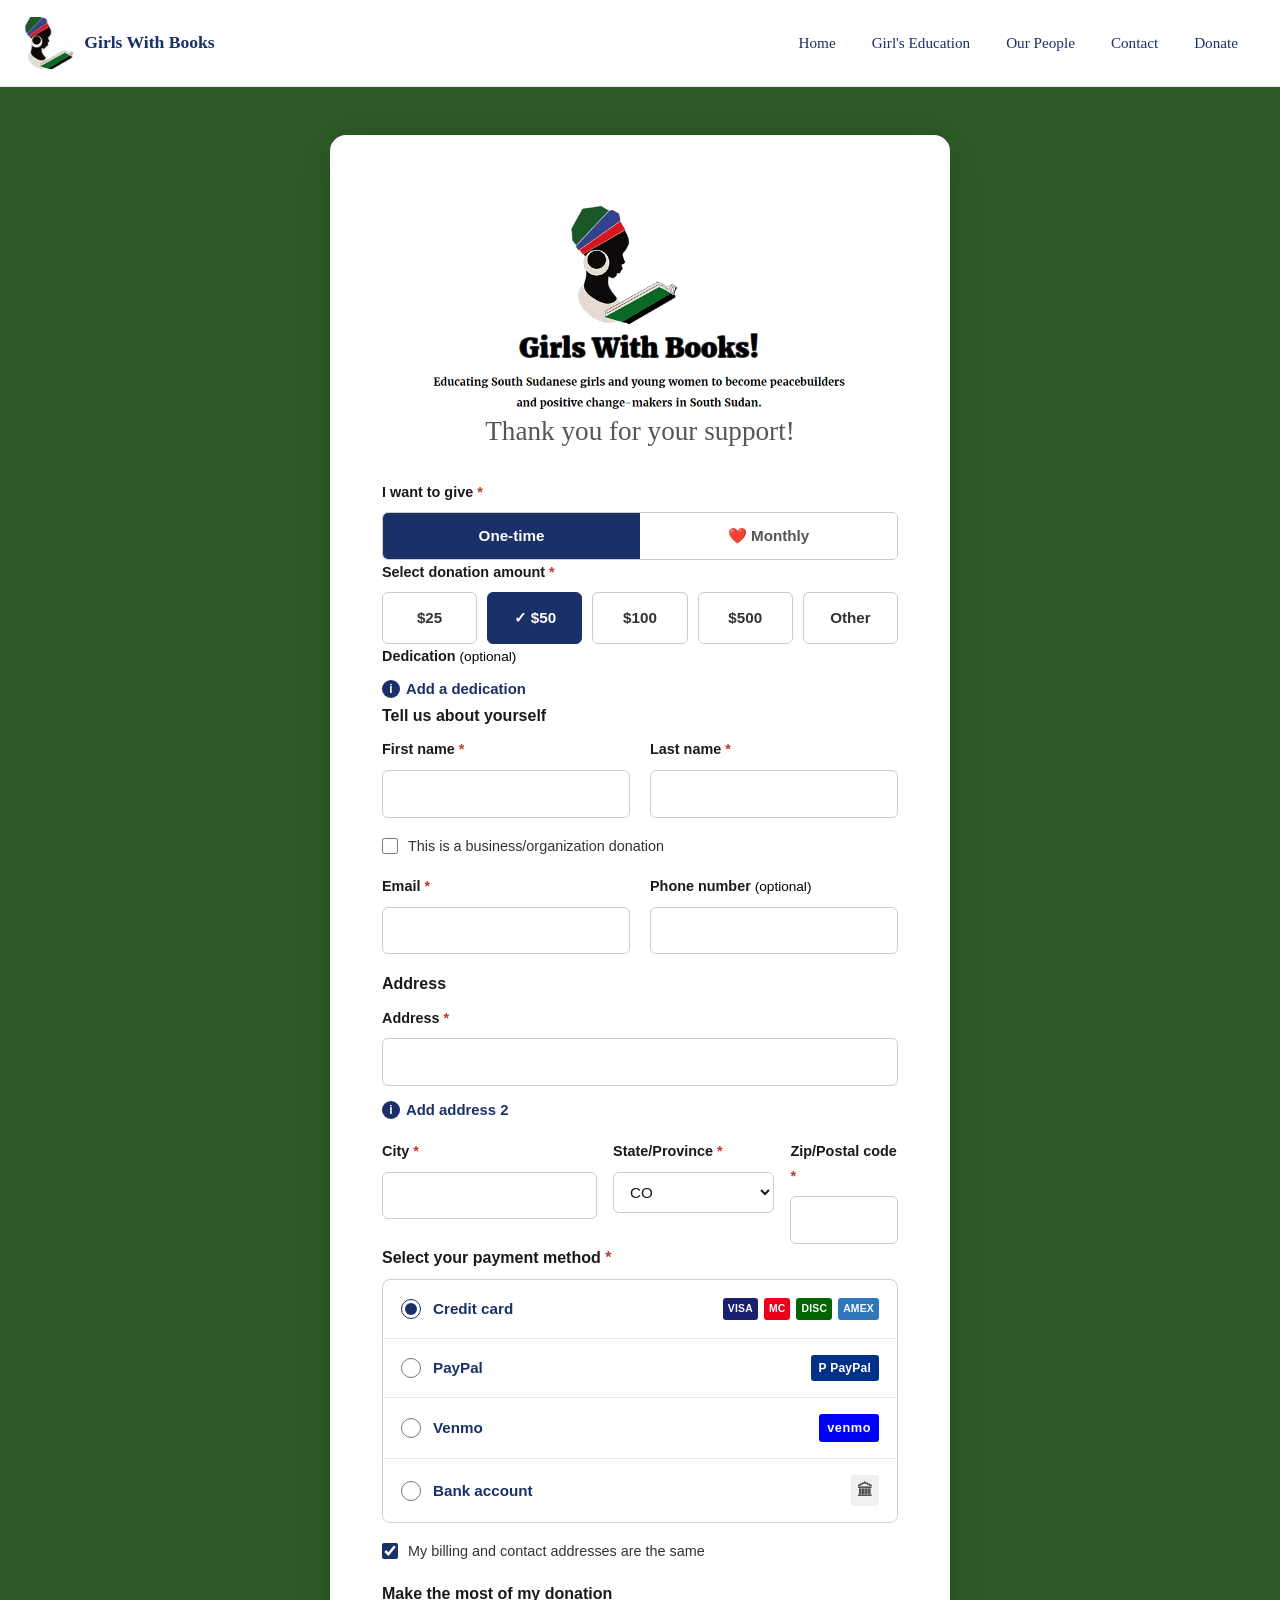
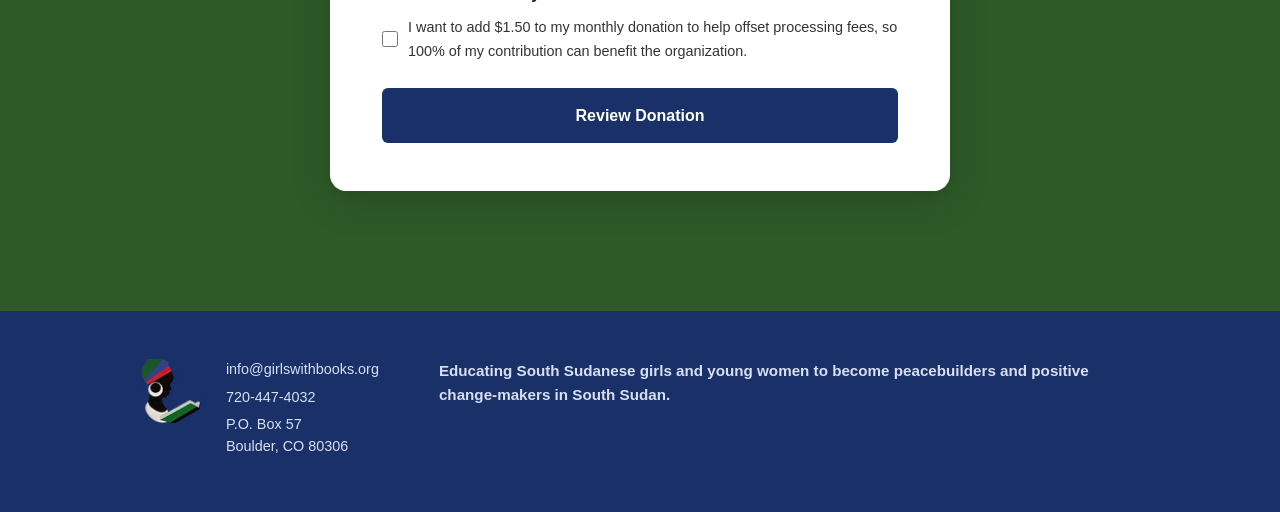
==== commit e60ad548: "another fix" ====
--- a/final-project/pages/donate.html
+++ b/final-project/pages/donate.html
@@ -10,7 +10,7 @@
 
 <body class="donate-page">
 
-<a href="#main-content" class="visually-hidden-focusable">Skip to main content</a>
+<a href="#main-content" class="visually-hidden-focusable" style="color:white">Skip to main content</a>
 
 <!-- NAV -->
 <nav class="navbar navbar-expand-lg">
@@ -38,32 +38,32 @@
 <main id="main-content" class="donate-main">
   <div class="donate-card">
 
-    <!-- Logo + org name -->
     <div class="donate-header">
-      <img src="../assets/girls-with-books.png" alt="Girls With Books Logo" class="donate-logo">
+      <img src="../assets/girls-with-books.png" alt="Girls With Books Full Logo" class="donate-logo">
     </div>
 
     <h2 class="donate-thank-you">Thank you for your support!</h2>
 
     <form id="donateForm">
 
-      <!-- Frequency toggle -->
-      <div class="donate-field-group">
-        <label class="donate-label">I want to give <span class="required">*</span></label>
-        <div class="frequency-toggle" role="group" aria-label="Donation frequency">
+      <!-- Donation frequency -->
+      <fieldset class="donate-field-group">
+        <legend class="donate-label">I want to give <span class="required">*</span></legend>
+        <div class="frequency-toggle">
           <button type="button" class="freq-btn active" id="btnOneTime" onclick="setFrequency('oneTime')">One-time</button>
           <button type="button" class="freq-btn" id="btnMonthly" onclick="setFrequency('monthly')">
             <span aria-hidden="true">❤️</span> Monthly
           </button>
         </div>
         <input type="hidden" name="frequency" id="frequencyInput" value="oneTime">
-      </div>
-
-      <!-- Amount buttons — roving tabindex + arrow key nav -->
-      <div class="donate-field-group">
+      </fieldset>
+
+      <!-- Donation amount -->
+      <fieldset class="donate-field-group">
+        <legend class="donate-label">Select donation amount <span class="required">*</span></legend>
         <div class="amount-grid" role="radiogroup" aria-label="Select donation amount" id="amountGroup">
           <button type="button" class="amount-btn" role="radio" aria-checked="false" data-value="25"    tabindex="-1">$25</button>
-          <button type="button" class="amount-btn active" role="radio" aria-checked="true"  data-value="50"    tabindex="0">✓ $50</button>
+          <button type="button" class="amount-btn active" role="radio" aria-checked="true"  data-value="50"    tabindex="0">&#10003; $50</button>
           <button type="button" class="amount-btn" role="radio" aria-checked="false" data-value="100"   tabindex="-1">$100</button>
           <button type="button" class="amount-btn" role="radio" aria-checked="false" data-value="500"   tabindex="-1">$500</button>
           <button type="button" class="amount-btn" role="radio" aria-checked="false" data-value="other" tabindex="-1">Other</button>
@@ -73,22 +73,23 @@
           <label for="customAmount" class="donate-label mt-3">Enter amount ($)</label>
           <input type="number" id="customAmount" name="customAmount" class="donate-input" min="1" placeholder="0.00">
         </div>
-      </div>
-
-      <!-- Dedication -->
-      <div class="donate-field-group">
+      </fieldset>
+
+      <!-- Dedication (optional) -->
+      <fieldset class="donate-field-group">
+        <legend class="donate-label">Dedication <span class="optional">(optional)</span></legend>
         <button type="button" class="dedication-link" onclick="toggleDedication()" aria-expanded="false" id="dedicationToggle">
-          <span class="dedication-icon" aria-hidden="true">ℹ</span> Add a dedication
+          <span class="dedication-icon" aria-hidden="true">i</span> Add a dedication
         </button>
         <div id="dedicationWrap" hidden>
           <label for="dedication" class="donate-label mt-3">Dedication message</label>
           <textarea id="dedication" name="dedication" class="donate-input" rows="3" placeholder="In honor of..."></textarea>
         </div>
-      </div>
-
-      <!-- Personal info -->
-      <div class="donate-field-group">
-        <p class="donate-section-label">Tell us about yourself</p>
+      </fieldset>
+
+      <!--  Personal info -->
+      <fieldset class="donate-field-group">
+        <legend class="donate-section-label">Tell us about yourself</legend>
         <div class="name-row">
           <div class="donate-field">
             <label for="firstName" class="donate-label">First name <span class="required">*</span></label>
@@ -113,11 +114,11 @@
             <input type="tel" id="phone" name="phone" class="donate-input" autocomplete="tel">
           </div>
         </div>
-      </div>
+      </fieldset>
 
       <!-- Address -->
-      <div class="donate-field-group">
-        <p class="donate-section-label">Address</p>
+      <fieldset class="donate-field-group">
+        <legend class="donate-section-label">Address</legend>
 
         <div class="donate-field" style="margin-bottom:12px;">
           <label for="address1" class="donate-label">Address <span class="required">*</span></label>
@@ -125,7 +126,7 @@
         </div>
 
         <button type="button" class="dedication-link" onclick="toggleAddress2()" aria-expanded="false" id="address2Toggle">
-          <span class="dedication-icon" aria-hidden="true">ℹ</span> add address 2
+          <span class="dedication-icon" aria-hidden="true">i</span> Add address 2
         </button>
         <div id="address2Wrap" hidden style="margin-top:8px; margin-bottom:4px;">
           <label for="address2" class="donate-label">Address 2</label>
@@ -161,12 +162,12 @@
             <input type="text" id="zip" name="zip" class="donate-input" required autocomplete="postal-code">
           </div>
         </div>
-      </div>
+      </fieldset>
 
       <!-- Payment method -->
-      <div class="donate-field-group">
-        <p class="donate-section-label">Select your payment method <span class="required">*</span></p>
-        <div class="payment-options" role="radiogroup" aria-label="Payment method">
+      <fieldset class="donate-field-group">
+        <legend class="donate-section-label">Select your payment method <span class="required">*</span></legend>
+        <div class="payment-options">
 
           <label class="payment-option">
             <input type="radio" name="payment" value="credit" checked>
@@ -199,7 +200,7 @@
             <input type="radio" name="payment" value="bank">
             <span class="payment-label">Bank account</span>
             <span class="payment-logos">
-              <span class="pay-badge bank">🏛</span>
+              <span class="pay-badge bank">&#127963;</span>
             </span>
           </label>
 
@@ -209,16 +210,16 @@
           <input type="checkbox" id="sameAddress" name="sameAddress" checked>
           <label for="sameAddress">My billing and contact addresses are the same</label>
         </div>
-      </div>
+      </fieldset>
 
       <!-- Make the most -->
-      <div class="donate-field-group">
-        <p class="donate-section-label">Make the most of my donation</p>
+      <fieldset class="donate-field-group">
+        <legend class="donate-section-label">Make the most of my donation</legend>
         <div class="donate-check">
           <input type="checkbox" id="coverFees" name="coverFees">
           <label for="coverFees">I want to add $1.50 to my monthly donation to help offset processing fees, so 100% of my contribution can benefit the organization.</label>
         </div>
-      </div>
+      </fieldset>
 
       <button type="submit" class="donate-submit">Review Donation</button>
 
@@ -312,16 +313,15 @@
     toggle.setAttribute('aria-expanded', String(!wrap.hidden));
   }
 
-  /* ── Enter key toggles checkboxes (prevents form submission) ── */
-  document.querySelectorAll('input[type="checkbox"]').forEach(cb => {
-    cb.addEventListener('keydown', e => {
-      if (e.key === 'Enter') {
-        e.preventDefault();
-        cb.checked = !cb.checked;
-        cb.dispatchEvent(new Event('change', { bubbles: true }));
-      }
-    });
-  });
+  // Enter key toggles checkboxes - intercept at capture phase before form submission
+  document.getElementById('donateForm').addEventListener('keydown', function(e) {
+    if (e.key === 'Enter' && e.target.type === 'checkbox') {
+      e.preventDefault();
+      e.stopPropagation();
+      e.target.checked = !e.target.checked;
+      e.target.dispatchEvent(new Event('change', { bubbles: true }));
+    }
+  }, true);
 </script>
 </body>
 </html>
--- a/final-project/styles/styles.css
+++ b/final-project/styles/styles.css
@@ -306,12 +306,13 @@
 /* Header */
 .donate-header {
   text-align: center;
+  height: 200px;
   margin-bottom: 32px;
 
 }
 
 .donate-logo {
-  height: 400px;
+  height: 250px;
   width: auto;
   margin-bottom: 12px;
 }
@@ -366,7 +367,7 @@
 }
 
 .required { color: #c0392b; }
-.optional { color: #888; font-weight: 400; font-size: 0.85rem; }
+.optional { color: black; font-weight: 400; font-size: 0.85rem; }
 
 /* Frequency toggle */
 .frequency-toggle {
@@ -599,10 +600,10 @@
 
 .pay-badge.visa     { background: #1a1f71; color: #fff; }
 .pay-badge.mc       { background: #eb001b; color: #fff; }
-.pay-badge.discover { background: #ff6600; color: #fff; }
+.pay-badge.discover { background: darkgreen; color: #fff; }
 .pay-badge.amex     { background: #2e77bc; color: #fff; }
 .pay-badge.paypal   { background: #003087; color: #fff; font-size: 0.75rem; padding: 3px 8px; }
-.pay-badge.venmo    { background: #3d95ce; color: #fff; font-size: 0.8rem; padding: 3px 8px; letter-spacing: 0.04em; }
+.pay-badge.venmo    { background: blue; color: #fff; font-size: 0.8rem; padding: 3px 8px; letter-spacing: 0.04em; }
 .pay-badge.bank     { background: #f0f0f0; color: #555; font-size: 1rem; padding: 2px 6px; }
 
 /* Select input */
@@ -616,4 +617,24 @@
   .address-row {
     grid-template-columns: 1fr;
   }
+}
+
+/* Strip default fieldset styling so it matches div layout */
+.donate-card fieldset {
+  border: none;
+  padding: 0;
+  margin: 0;
+  min-width: 0;
+}
+ 
+.donate-card fieldset legend {
+  float: left;
+  width: 100%;
+  padding: 0;
+  margin-bottom: 8px;
+}
+ 
+/* Clear float after legend so content flows correctly */
+.donate-card fieldset legend + * {
+  clear: left;
 }
